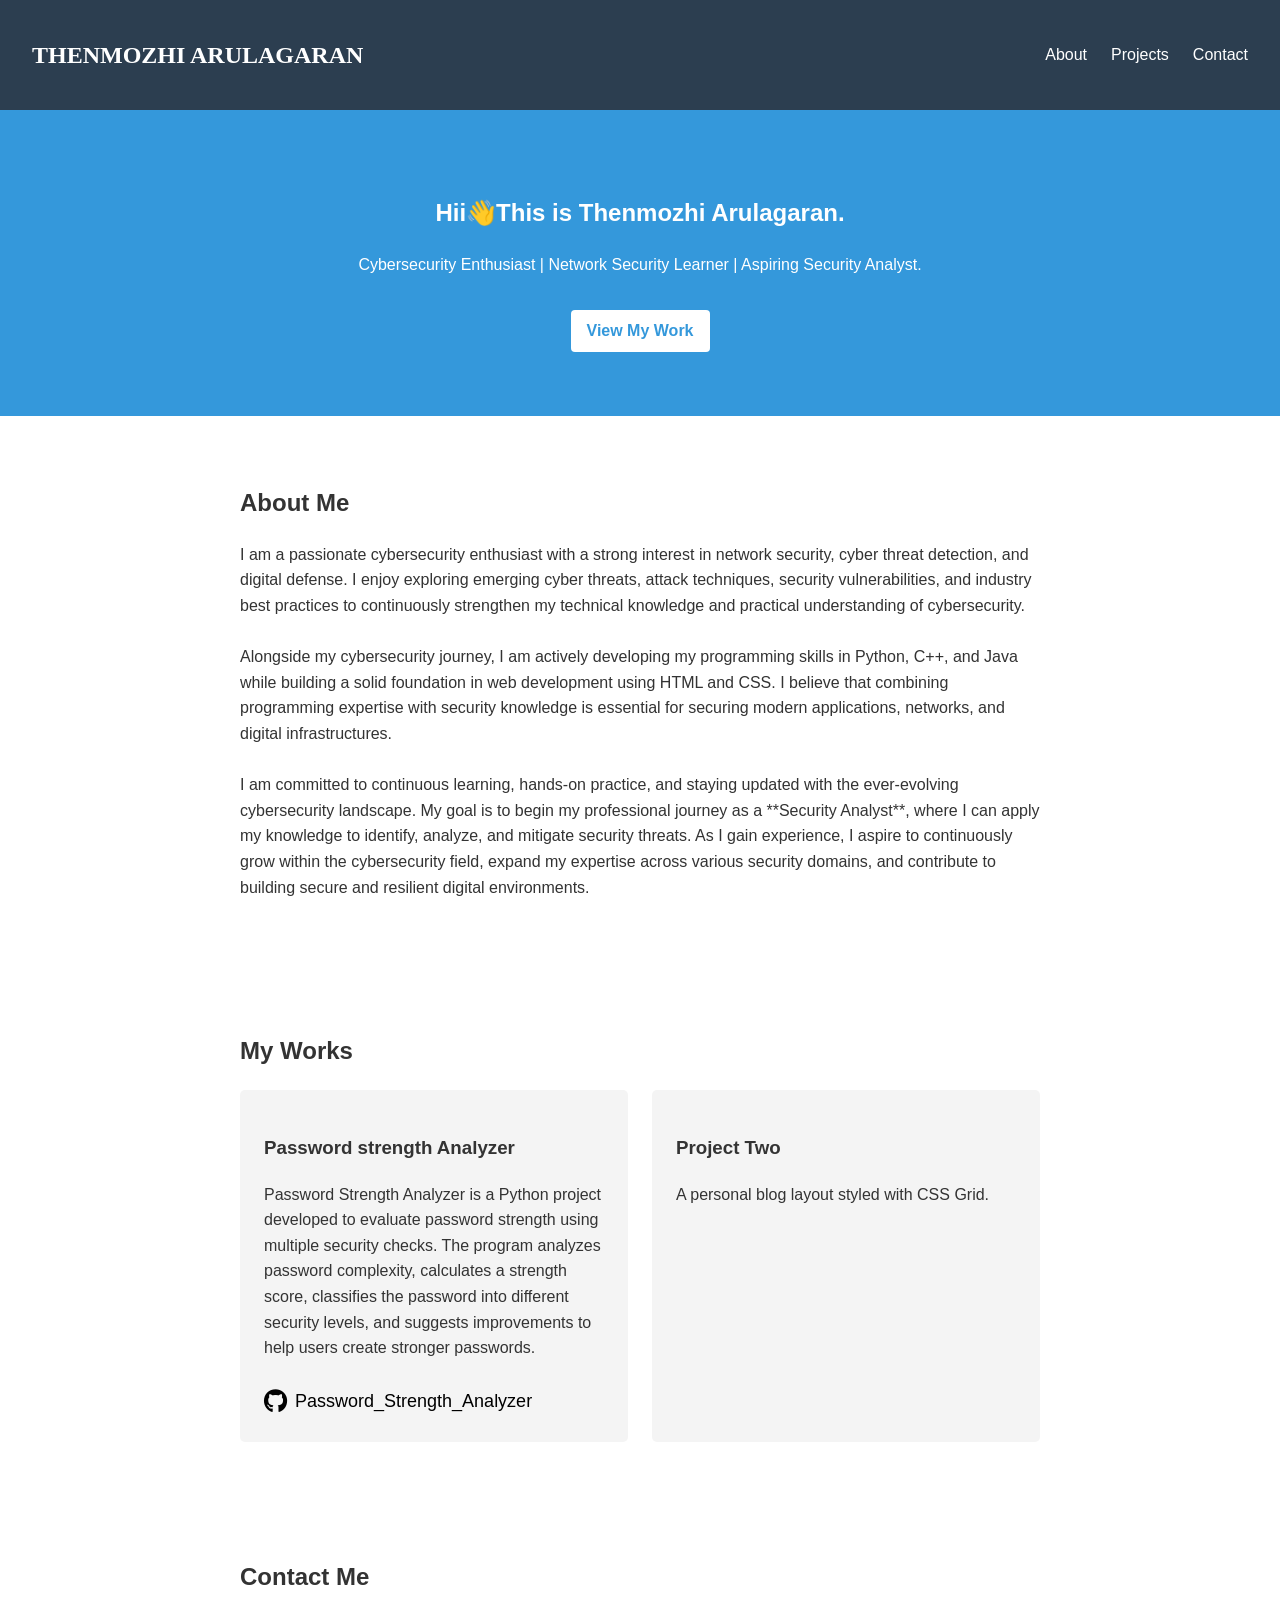
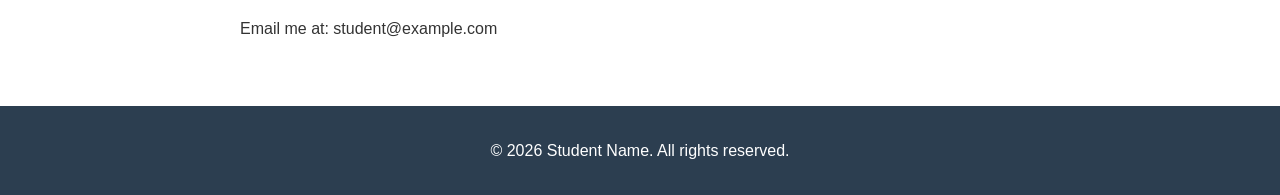
==== Main.html @ 766b6641 "Add files via upload" ====
<!DOCTYPE html>
<html lang="en">
<head>
    <meta charset="UTF-8">
    <meta name="viewport" content="width=device-width, initial-scale=1.0">
    <title>Student Portfolio</title>
    <link rel="icon"type="image/x-icon" href="c:\Users\ELCOT\Downloads\Ta logo design initial ta letter logo design _ Premium Vector.jpg">
    <link rel="stylesheet" href="style.css">
    <link rel="stylesheet" href="https://cdnjs.cloudflare.com/ajax/libs/font-awesome/6.6.0/css/all.min.css">
</head>
<body>
    <header>
        <nav>
            <h1>THENMOZHI ARULAGARAN</h1>
            <ul>
                <li><a href="#about">About</a></li>
                <li><a href="#projects">Projects</a></li>
                <li><a href="#contact">Contact</a></li>
            </ul>
        </nav>
    </header>

    <section class="hero">
        <h2>Hii👋This is Thenmozhi Arulagaran.</h2>
        <p>Cybersecurity Enthusiast | Network Security Learner | Aspiring Security Analyst.</p>
        <a href="#projects" class="btn">View My Work</a>
    </section>

    <section id="about" class="container">
        <h2>About Me</h2>
        <p>I am a passionate cybersecurity enthusiast with a strong interest in network security, cyber threat detection, and digital defense. I enjoy exploring emerging cyber threats, attack techniques, security vulnerabilities, and industry best practices to continuously strengthen my technical knowledge and practical understanding of cybersecurity.
        <br>
        <br>
        Alongside my cybersecurity journey, I am actively developing my programming skills in Python, C++, and Java while building a solid foundation in web development using HTML and CSS. I believe that combining programming expertise with security knowledge is essential for securing modern applications, networks, and digital infrastructures.
        <br>
        <br>
        I am committed to continuous learning, hands-on practice, and staying updated with the ever-evolving cybersecurity landscape. My goal is to begin my professional journey as a **Security Analyst**, where I can apply my knowledge to identify, analyze, and mitigate security threats. As I gain experience, I aspire to continuously grow within the cybersecurity field, expand my expertise across various security domains, and contribute to building secure and resilient digital environments.
        </p>
    </section>

    <section id="projects" class="container">
        <h2>My Works</h2>
        <div class="project-grid">
            <div class="project-card">
                <h3>Password strength Analyzer </h3>
                <p>Password Strength Analyzer is a Python project developed to evaluate password strength using multiple security checks. The program analyzes password complexity, calculates a strength score, classifies the password into different security levels, and suggests improvements to help users create stronger passwords.</p>
                <!--<a href="https://github.com/thenmozhi032008-code/Password_Strength_Analyzer-">
                    <button class="icon"><i class="fa-brands fa-brands-github"></i></button>!
                    Password_Strength_Analyzer-</a>!-->
                <a href="https://github.com/thenmozhi032008-code/Password_Strength_Analyzer-" target="_blank" class="github-link">
                    <i class="fa-brands fa-github"></i>
                    Password_Strength_Analyzer
                </a>
            </div>
            <div class="project-card">
                <h3>Project Two</h3>
                <p>A personal blog layout styled with CSS Grid.</p>
            </div>
        </div>
    </section>

    <section id="contact" class="container">
        <h2>Contact Me</h2>
        <p>Email me at: student@example.com</p>
    </section>

    <footer>
        <p>&copy; 2026 Student Name. All rights reserved.</p>
    </footer>
</body>
</html>
---- style.css ----
body {
    font-family: Arial, sans-serif;
    margin: 0;
    padding: 0;
    line-height: 1.6;
    color: #333;
}
header {
    background: #2c3e50;
    color: #fff;
    padding: 1rem 2rem;
}
nav {
    display: flex;
    justify-content: space-between;
    align-items: center;
}
nav ul {
    list-style: none;
    display: flex;
    gap: 1.5rem;
    margin: 0;
    padding: 0;
}
nav a {
    color: #fff;
    text-decoration: none;
}
.hero {
    background: #3498db;
    color: #fff;
    text-align: center;
    padding: 4rem 1rem;
}
.btn {
    display: inline-block;
    background: #fff;
    color: #3498db;
    padding: 0.5rem 1rem;
    margin-top: 1rem;
    text-decoration: none;
    border-radius: 4px;
    font-weight: bold;
}
.container {
    padding: 3rem 2rem;
    max-width: 800px;
    margin: auto;
}
.project-grid {
    display: flex;
    gap: 1.5rem;
    margin-top: 1rem;
}
.project-card {
    background: #f4f4f4;
    padding: 1.5rem;
    border-radius: 5px;
    flex: 1;
}
footer {
    text-align: center;
    padding: 1rem;
    background: #2c3e50;
    color: #fff;
}

h1{
    font-family: 'Times New Roman', Times, serif;
}

.github-link{
    display: inline-flex;
    align-items: center;
    gap: 8px;
    text-decoration: none;
    color: black;
    font-size: 18px;
    font-weight: 500;
    margin-top: 10px;
}

.github-link:hover{
    color: #24292e;
}

.github-link i{
    font-size: 24px;
}
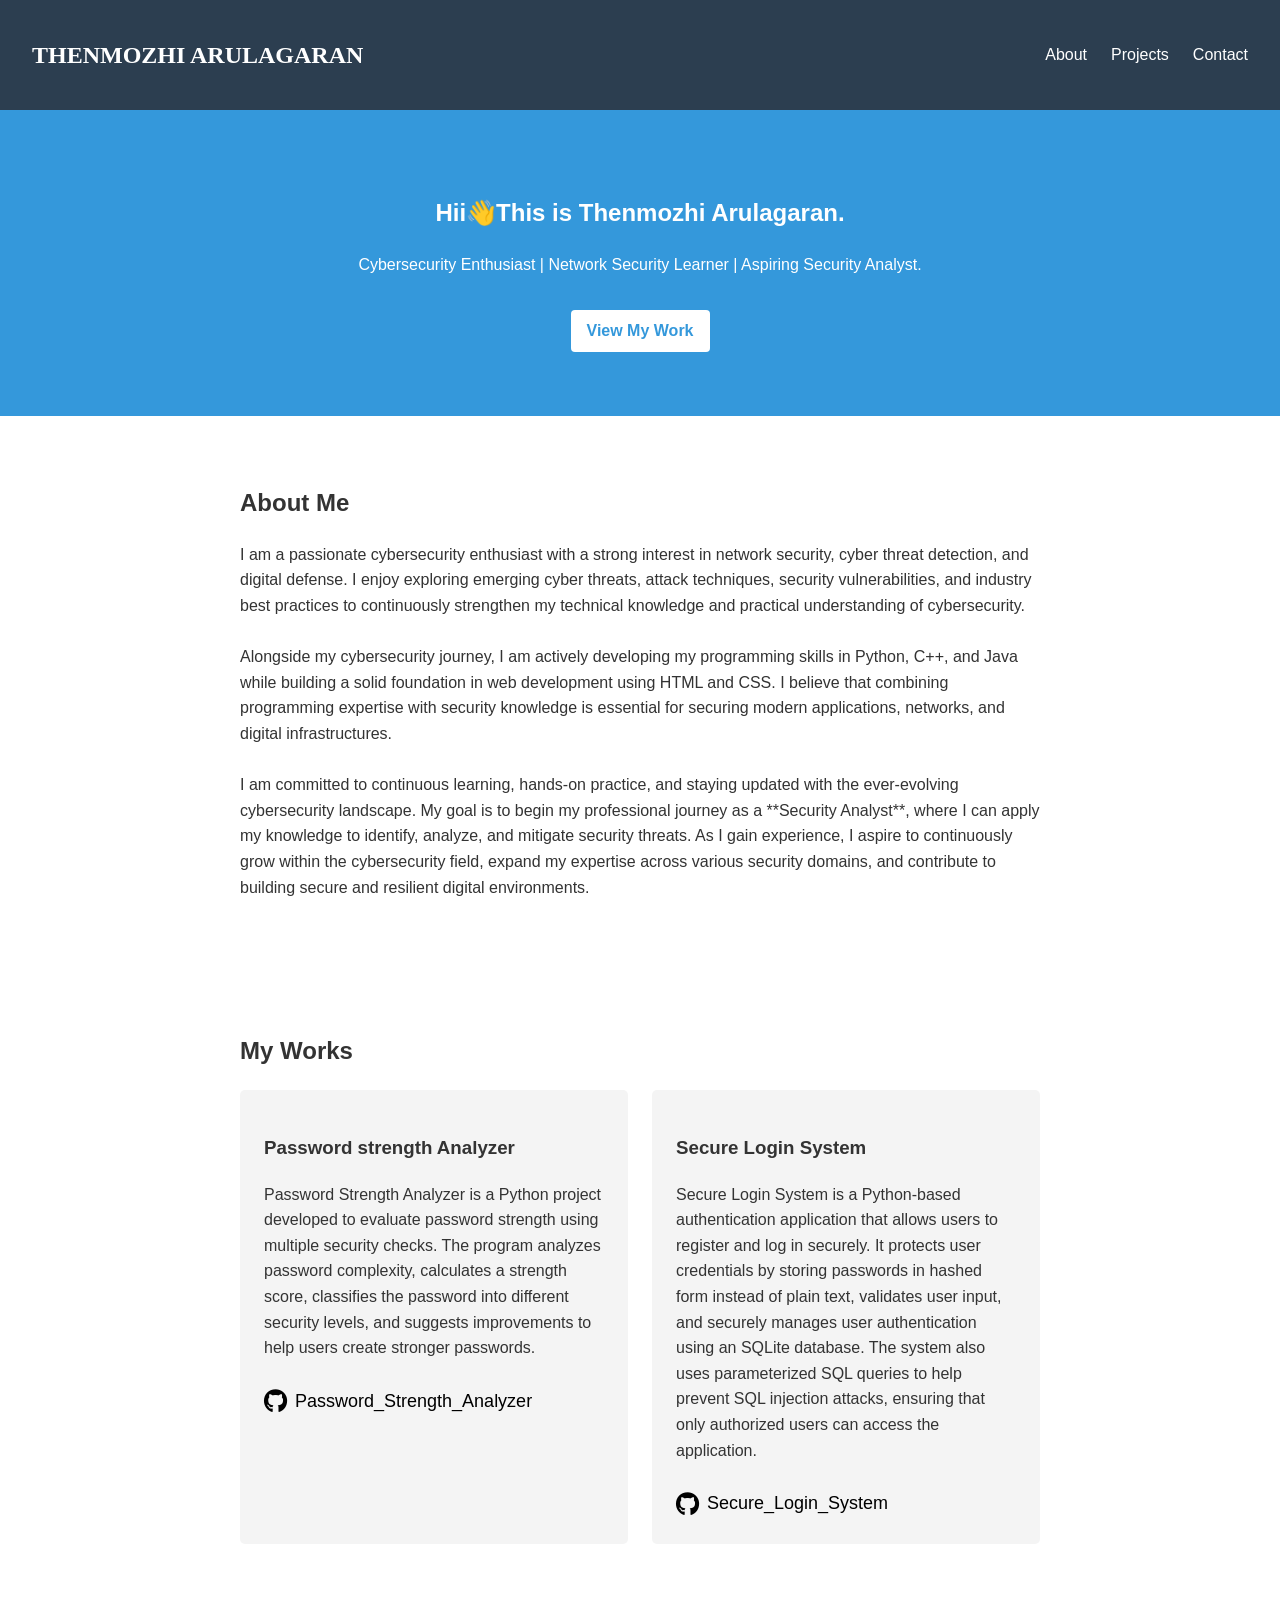
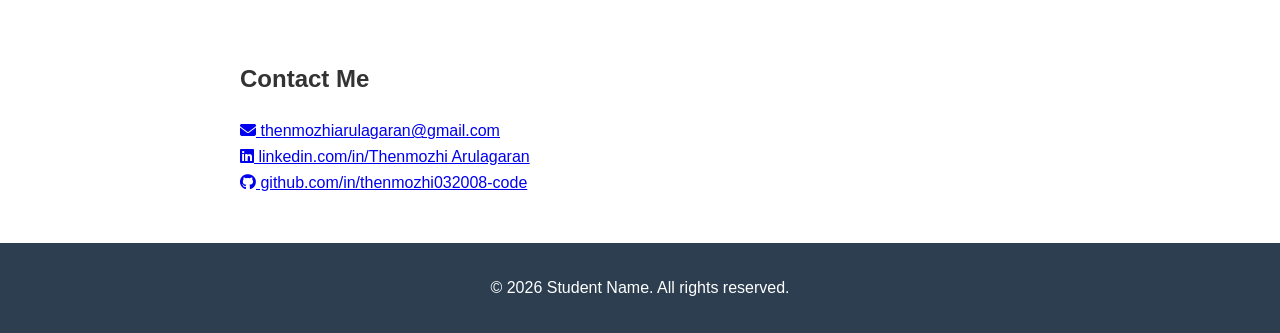
==== commit 6c08e562: "Update Main.html" ====
--- a/Main.html
+++ b/Main.html
@@ -7,6 +7,8 @@
     <link rel="icon"type="image/x-icon" href="c:\Users\ELCOT\Downloads\Ta logo design initial ta letter logo design _ Premium Vector.jpg">
     <link rel="stylesheet" href="style.css">
     <link rel="stylesheet" href="https://cdnjs.cloudflare.com/ajax/libs/font-awesome/6.6.0/css/all.min.css">
+    <link rel="stylesheet" href="https://cdnjs.cloudflare.com/ajax/libs/font-awesome/6.7.2/css/all.min.css">
+    <!--<link rel="stylesheet" href="https://cdnjs.cloudflare.com/ajax/libs/font-awesome/6.7.2/css/all.min.css">!-->
 </head>
 <body>
     <header>
@@ -53,15 +55,38 @@
                 </a>
             </div>
             <div class="project-card">
-                <h3>Project Two</h3>
-                <p>A personal blog layout styled with CSS Grid.</p>
+                <h3>Secure Login System</h3>
+                <p>Secure Login System is a Python-based authentication application that allows users to register and log in securely. It protects user credentials by storing passwords in hashed form instead of plain text, validates user input, and securely manages user authentication using an SQLite database. The system also uses parameterized SQL queries to help prevent SQL injection attacks, ensuring that only authorized users can access the application.</p>
+                <a href="https://github.com/thenmozhi032008-code/Secure_Login_System.py"target="_blank" class="github-link">
+                    <i class="fa-brands fa-github"></i>
+                    Secure_Login_System
+                </a>
             </div>
         </div>
     </section>
 
     <section id="contact" class="container">
         <h2>Contact Me</h2>
-        <p>Email me at: student@example.com</p>
+        <!--<p>CONTACT ME AT :</p>!-->
+        <div class="contact-item">
+            <a href="mailto:thenmozhiarulagaran@gmail.com">
+                <i class="fa-solid fa-envelope"></i>
+                thenmozhiarulagaran@gmail.com
+            </a>
+        <div class="contact-item">
+            <a href="https://www.linkedin.com/in/Thenmozhi Arulagaran/" target="_blank">
+                <i class="fa-brands fa-linkedin"></i>
+                linkedin.com/in/Thenmozhi Arulagaran
+            </a>
+        </div>
+        <div class="contact-item">
+            <a href="https://www.github.com/in/thenmozhi032008-code/"target="_blank">
+                <i class="fa-brands fa-github"></i>
+                github.com/in/thenmozhi032008-code
+            </a>
+        </div>
+</div>
+        </a>
     </section>
 
     <footer>
